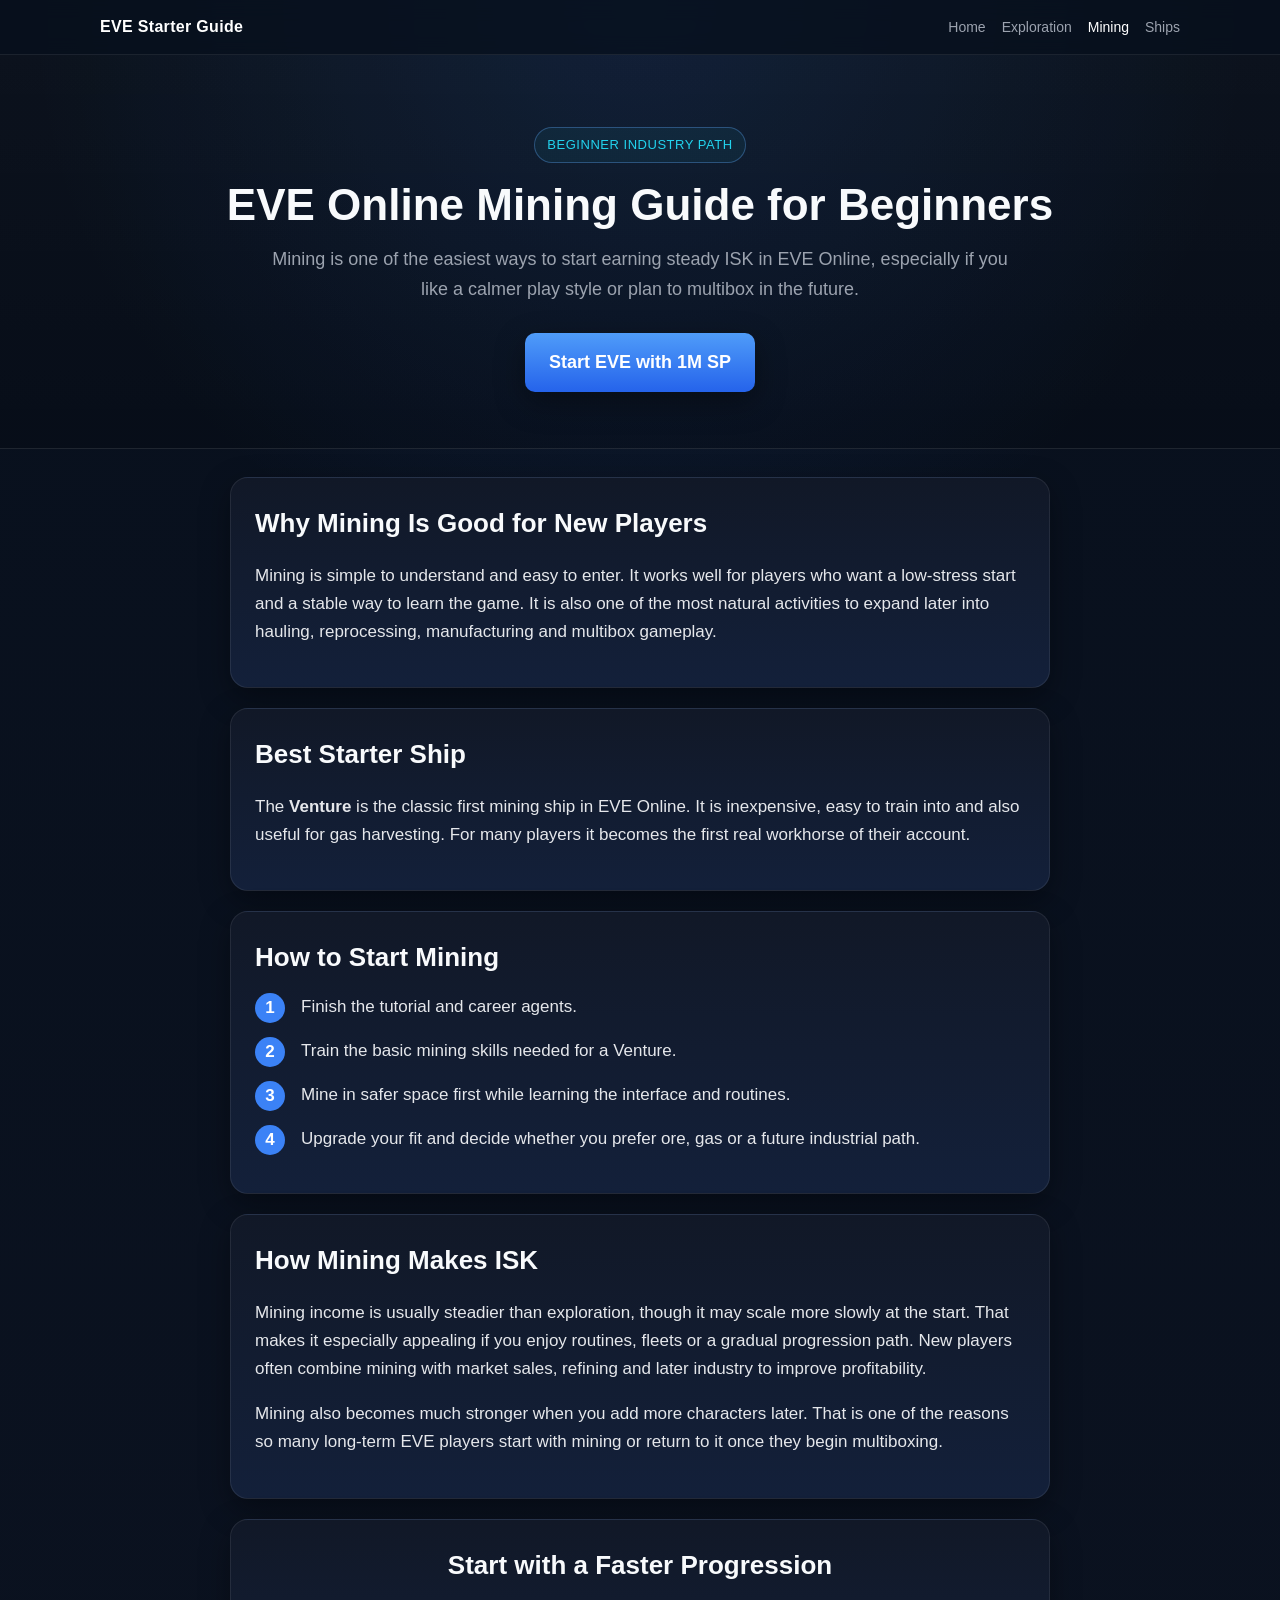
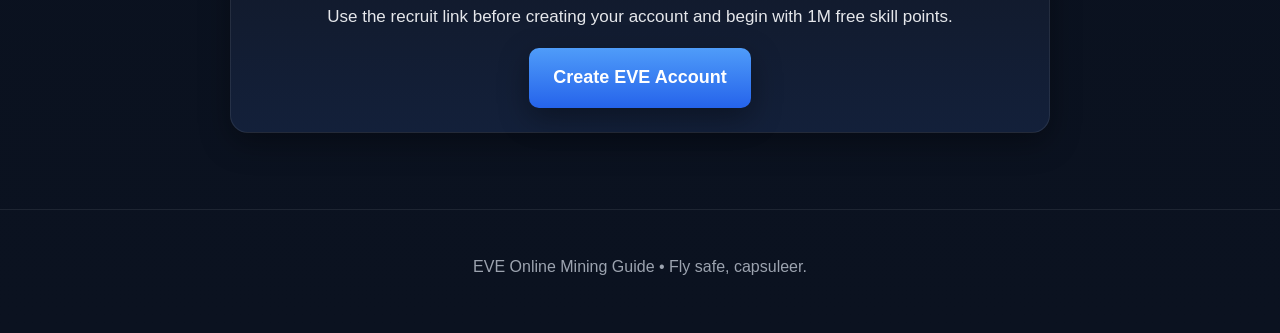
==== beginner-ships.html @ aa3ab17b "Add site" ====
<!DOCTYPE html>
<html lang="en">
<head>
    <meta charset="utf-8" />
    <title>EVE Online Mining Guide for Beginners</title>
    <meta name="description" content="EVE Online mining guide for beginners. Learn how to start mining, choose the Venture and build your first reliable ISK income." />
    <meta name="viewport" content="width=device-width, initial-scale=1" />
    <link rel="stylesheet" href="style.css" />
</head>
<body>
<div class="topbar">
    <div class="topbar-inner">
        <a class="brand" href="index.html">EVE Starter Guide</a>
        <nav class="nav">
            <a href="index.html">Home</a>
            <a href="exploration-guide.html">Exploration</a>
            <a class="active" href="mining-guide.html">Mining</a>
            <a href="beginner-ships.html">Ships</a>
        </nav>
    </div>
</div>

<header class="hero">
    <div class="hero-inner">
        <div class="eyebrow">Beginner Industry Path</div>
        <h1>EVE Online Mining Guide for Beginners</h1>
        <p>
            Mining is one of the easiest ways to start earning steady ISK in EVE Online,
            especially if you like a calmer play style or plan to multibox in the future.
        </p>
        <div class="button-row">
            <a class="button" href="TWOJ_LINK_RECRUIT" target="_blank" rel="noopener noreferrer">
                Start EVE with 1M SP
            </a>
        </div>
    </div>
</header>

<main class="container article">
    <div class="card">
        <h2>Why Mining Is Good for New Players</h2>
        <p>
            Mining is simple to understand and easy to enter. It works well for players who want a low-stress start and a stable way
            to learn the game. It is also one of the most natural activities to expand later into hauling, reprocessing, manufacturing
            and multibox gameplay.
        </p>
    </div>

    <div class="card">
        <h2>Best Starter Ship</h2>
        <p>
            The <strong>Venture</strong> is the classic first mining ship in EVE Online. It is inexpensive, easy to train into and also
            useful for gas harvesting. For many players it becomes the first real workhorse of their account.
        </p>
    </div>

    <div class="card">
        <h2>How to Start Mining</h2>
        <ol class="steps">
            <li>Finish the tutorial and career agents.</li>
            <li>Train the basic mining skills needed for a Venture.</li>
            <li>Mine in safer space first while learning the interface and routines.</li>
            <li>Upgrade your fit and decide whether you prefer ore, gas or a future industrial path.</li>
        </ol>
    </div>

    <div class="card">
        <h2>How Mining Makes ISK</h2>
        <p>
            Mining income is usually steadier than exploration, though it may scale more slowly at the start. That makes it especially
            appealing if you enjoy routines, fleets or a gradual progression path. New players often combine mining with market sales,
            refining and later industry to improve profitability.
        </p>
        <p>
            Mining also becomes much stronger when you add more characters later. That is one of the reasons so many long-term EVE players
            start with mining or return to it once they begin multiboxing.
        </p>
    </div>

    <div class="card cta-bottom">
        <h2>Start with a Faster Progression</h2>
        <p class="muted">
            Use the recruit link before creating your account and begin with 1M free skill points.
        </p>
        <a class="button" href="TWOJ_LINK_RECRUIT" target="_blank" rel="noopener noreferrer">
            Create EVE Account
        </a>
    </div>
</main>

<footer>
    <p>EVE Online Mining Guide • Fly safe, capsuleer.</p>
</footer>
</body>
</html>
---- style.css ----
:root {
    --bg: #0b1220;
    --bg-soft: #0f172a;
    --panel: #111827;
    --panel-2: #13203a;
    --text: #e5e7eb;
    --muted: #9ca3af;
    --blue: #60a5fa;
    --blue-strong: #3b82f6;
    --cyan: #22d3ee;
    --border: rgba(255, 255, 255, 0.08);
    --shadow: 0 10px 30px rgba(0, 0, 0, 0.35);
}

* {
    box-sizing: border-box;
}

html {
    scroll-behavior: smooth;
}

body {
    margin: 0;
    background:
        radial-gradient(circle at top, rgba(59, 130, 246, 0.16), transparent 30%),
        linear-gradient(180deg, #08101d 0%, #0b1220 100%);
    color: var(--text);
    font-family: Arial, Helvetica, sans-serif;
    line-height: 1.65;
}

a {
    color: var(--blue);
}

.topbar {
    position: sticky;
    top: 0;
    z-index: 20;
    backdrop-filter: blur(10px);
    background: rgba(8, 16, 29, 0.82);
    border-bottom: 1px solid var(--border);
}

.topbar-inner {
    max-width: 1120px;
    margin: 0 auto;
    padding: 14px 20px;
    display: flex;
    align-items: center;
    justify-content: space-between;
    gap: 18px;
}

.brand {
    font-weight: bold;
    color: #fff;
    text-decoration: none;
    letter-spacing: 0.02em;
}

.nav {
    display: flex;
    gap: 16px;
    flex-wrap: wrap;
}

.nav a {
    color: var(--muted);
    text-decoration: none;
    font-size: 14px;
}

.nav a:hover,
.nav a.active {
    color: #fff;
}

.hero {
    padding: 72px 24px 56px;
    text-align: center;
    border-bottom: 1px solid var(--border);
    background:
        linear-gradient(180deg, rgba(255,255,255,0.02), rgba(255,255,255,0)),
        rgba(0, 0, 0, 0.18);
}

.hero-inner {
    max-width: 980px;
    margin: 0 auto;
}

.eyebrow {
    display: inline-block;
    padding: 6px 12px;
    border: 1px solid rgba(96, 165, 250, 0.35);
    border-radius: 999px;
    color: var(--cyan);
    font-size: 13px;
    letter-spacing: 0.04em;
    text-transform: uppercase;
    margin-bottom: 18px;
    background: rgba(34, 211, 238, 0.06);
}

h1 {
    margin: 0 0 16px;
    font-size: 44px;
    line-height: 1.1;
    color: #f8fafc;
}

.hero p {
    max-width: 760px;
    margin: 0 auto 16px;
    font-size: 18px;
    color: var(--muted);
}

.container {
    max-width: 1120px;
    margin: 0 auto;
    padding: 28px 20px 56px;
}

.grid {
    display: grid;
    grid-template-columns: 1.2fr 0.8fr;
    gap: 22px;
}

.card {
    background: linear-gradient(180deg, var(--panel), var(--panel-2));
    border: 1px solid var(--border);
    border-radius: 18px;
    padding: 24px;
    box-shadow: var(--shadow);
    margin-bottom: 22px;
}

.card h2 {
    margin-top: 0;
    margin-bottom: 14px;
    font-size: 26px;
    color: #f8fafc;
}

.card h3 {
    margin: 18px 0 8px;
    color: var(--blue);
}

.card p,
.card li {
    color: var(--text);
}

ul {
    padding-left: 22px;
}

.muted {
    color: var(--muted);
}

.button-row {
    margin-top: 28px;
    display: flex;
    gap: 14px;
    justify-content: center;
    flex-wrap: wrap;
}

.button {
    display: inline-block;
    padding: 15px 24px;
    background: linear-gradient(180deg, #4f9cf9, #2563eb);
    color: white;
    text-decoration: none;
    border-radius: 10px;
    font-size: 18px;
    font-weight: bold;
    box-shadow: var(--shadow);
    transition: transform 0.15s ease, opacity 0.15s ease;
}

.button:hover {
    transform: translateY(-1px);
    opacity: 0.96;
}

.button.secondary {
    background: transparent;
    border: 1px solid rgba(255,255,255,0.14);
    color: var(--text);
}

.news-list {
    list-style: none;
    padding-left: 0;
    margin: 0;
}

.news-list li {
    padding: 10px 0;
    border-bottom: 1px solid rgba(255,255,255,0.08);
}

.news-list li:last-child {
    border-bottom: none;
}

.news-list a {
    color: #dbeafe;
    text-decoration: none;
}

.news-list a:hover {
    text-decoration: underline;
}

.info-box {
    padding: 14px 16px;
    border-radius: 12px;
    background: rgba(96, 165, 250, 0.08);
    border: 1px solid rgba(96, 165, 250, 0.18);
    color: #dbeafe;
    margin-top: 16px;
}

.steps {
    counter-reset: step;
    list-style: none;
    padding: 0;
    margin: 0;
}

.steps li {
    position: relative;
    padding-left: 46px;
    margin-bottom: 16px;
}

.steps li::before {
    counter-increment: step;
    content: counter(step);
    position: absolute;
    left: 0;
    top: 0;
    width: 30px;
    height: 30px;
    border-radius: 999px;
    background: var(--blue-strong);
    color: white;
    display: flex;
    align-items: center;
    justify-content: center;
    font-weight: bold;
}

.cta-bottom {
    text-align: center;
}

.article {
    max-width: 860px;
}

.article p,
.article li {
    font-size: 17px;
}

.article .card {
    margin-bottom: 20px;
}

footer {
    padding: 28px 20px 36px;
    text-align: center;
    color: var(--muted);
    border-top: 1px solid var(--border);
}

@media (max-width: 860px) {
    .grid {
        grid-template-columns: 1fr;
    }

    h1 {
        font-size: 34px;
    }

    .hero p {
        font-size: 17px;
    }

    .topbar-inner {
        flex-direction: column;
        align-items: flex-start;
    }
}
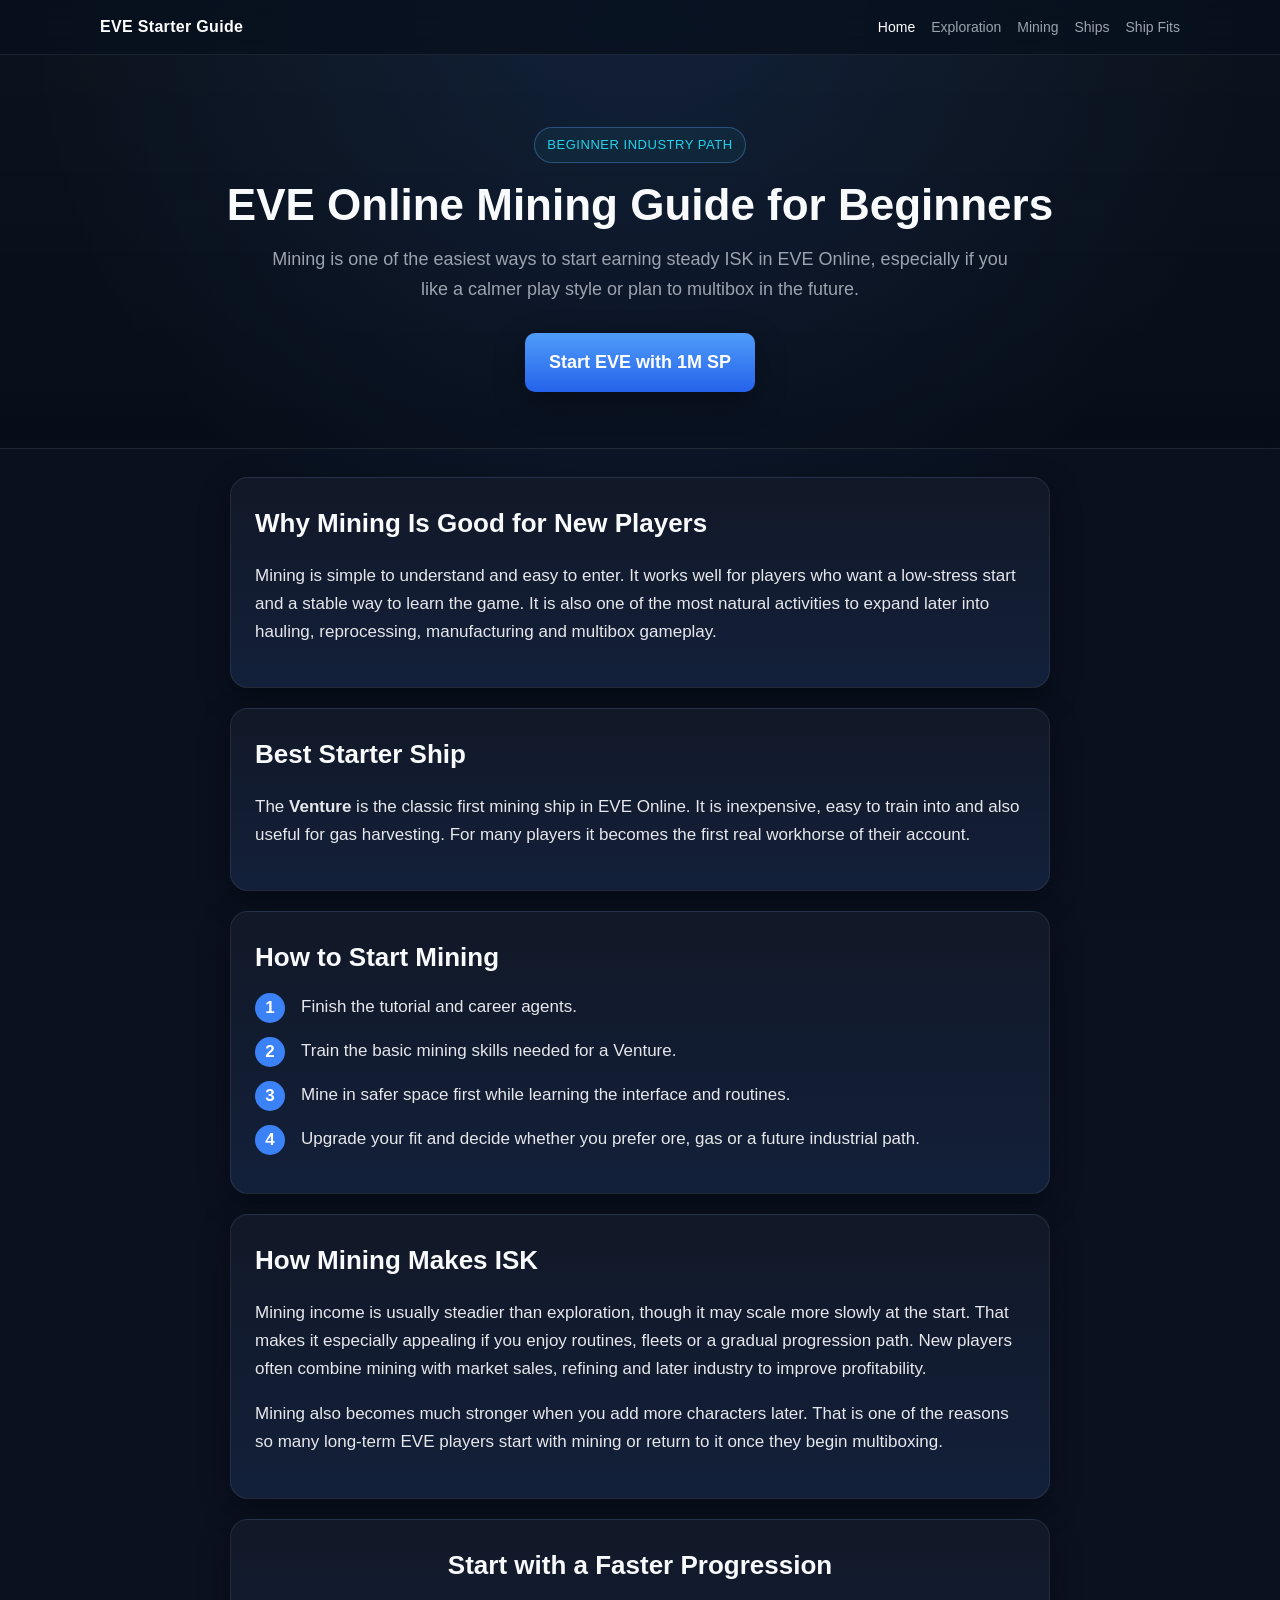
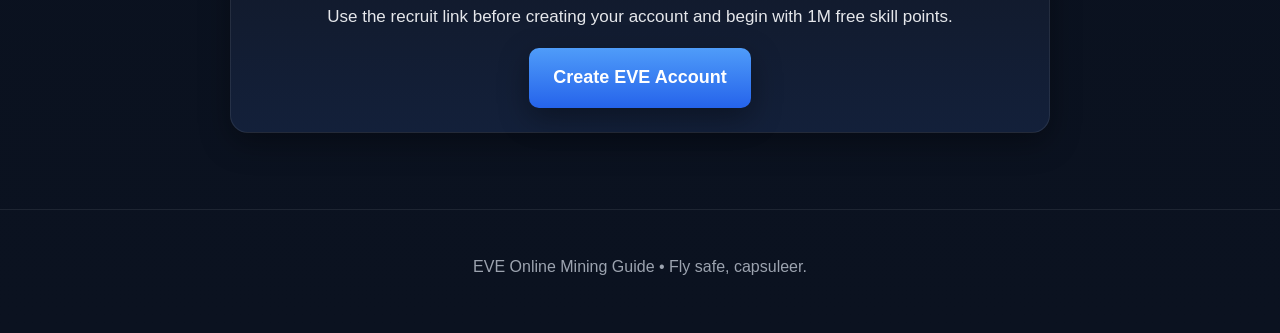
==== commit 58613edf: "test" ====
--- a/beginner-ships.html
+++ b/beginner-ships.html
@@ -12,10 +12,11 @@
     <div class="topbar-inner">
         <a class="brand" href="index.html">EVE Starter Guide</a>
         <nav class="nav">
-            <a href="index.html">Home</a>
+            <a class="active" href="index.html">Home</a>
             <a href="exploration-guide.html">Exploration</a>
-            <a class="active" href="mining-guide.html">Mining</a>
+            <a href="mining-guide.html">Mining</a>
             <a href="beginner-ships.html">Ships</a>
+            <a href="fits.html">Ship Fits</a>
         </nav>
     </div>
 </div>
--- a/style.css
+++ b/style.css
@@ -300,4 +300,28 @@
         flex-direction: column;
         align-items: flex-start;
     }
+}
+
+.fit {
+    background: #020617;
+    padding: 15px;
+    border-radius: 8px;
+    font-family: monospace;
+    white-space: pre;
+    color: #e2e8f0;
+    border: 1px solid #1e293b;
+}
+
+button {
+    margin-top: 10px;
+    padding: 8px 14px;
+    background: #3b82f6;
+    border: none;
+    border-radius: 6px;
+    color: white;
+    cursor: pointer;
+}
+
+button:hover {
+    background: #2563eb;
 }
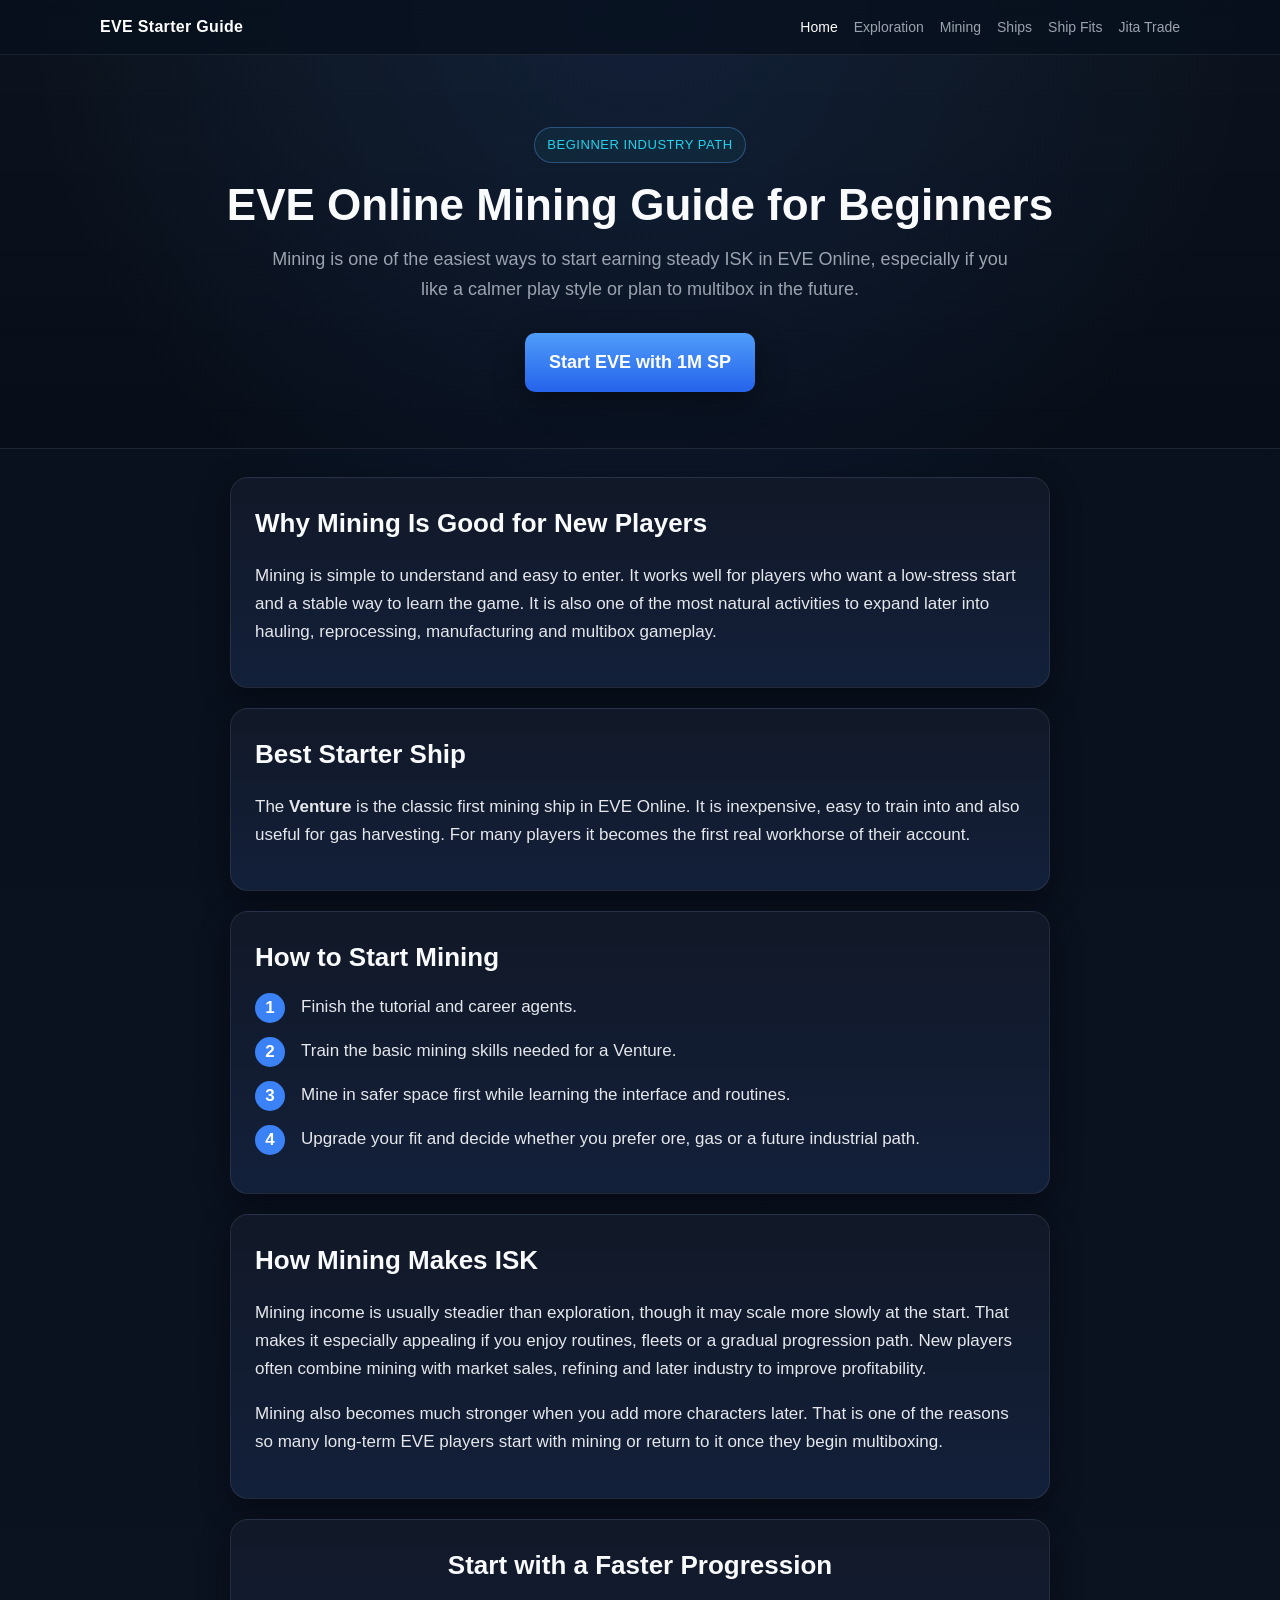
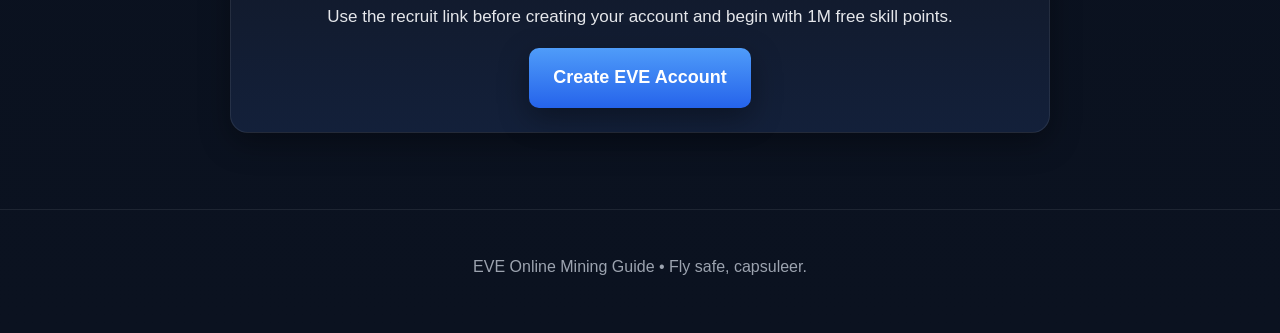
==== commit e17e41b6: "add jita orders" ====
--- a/beginner-ships.html
+++ b/beginner-ships.html
@@ -17,6 +17,7 @@
             <a href="mining-guide.html">Mining</a>
             <a href="beginner-ships.html">Ships</a>
             <a href="fits.html">Ship Fits</a>
+            <a href="jita-trading.html">Jita Trade</a>
         </nav>
     </div>
 </div>
